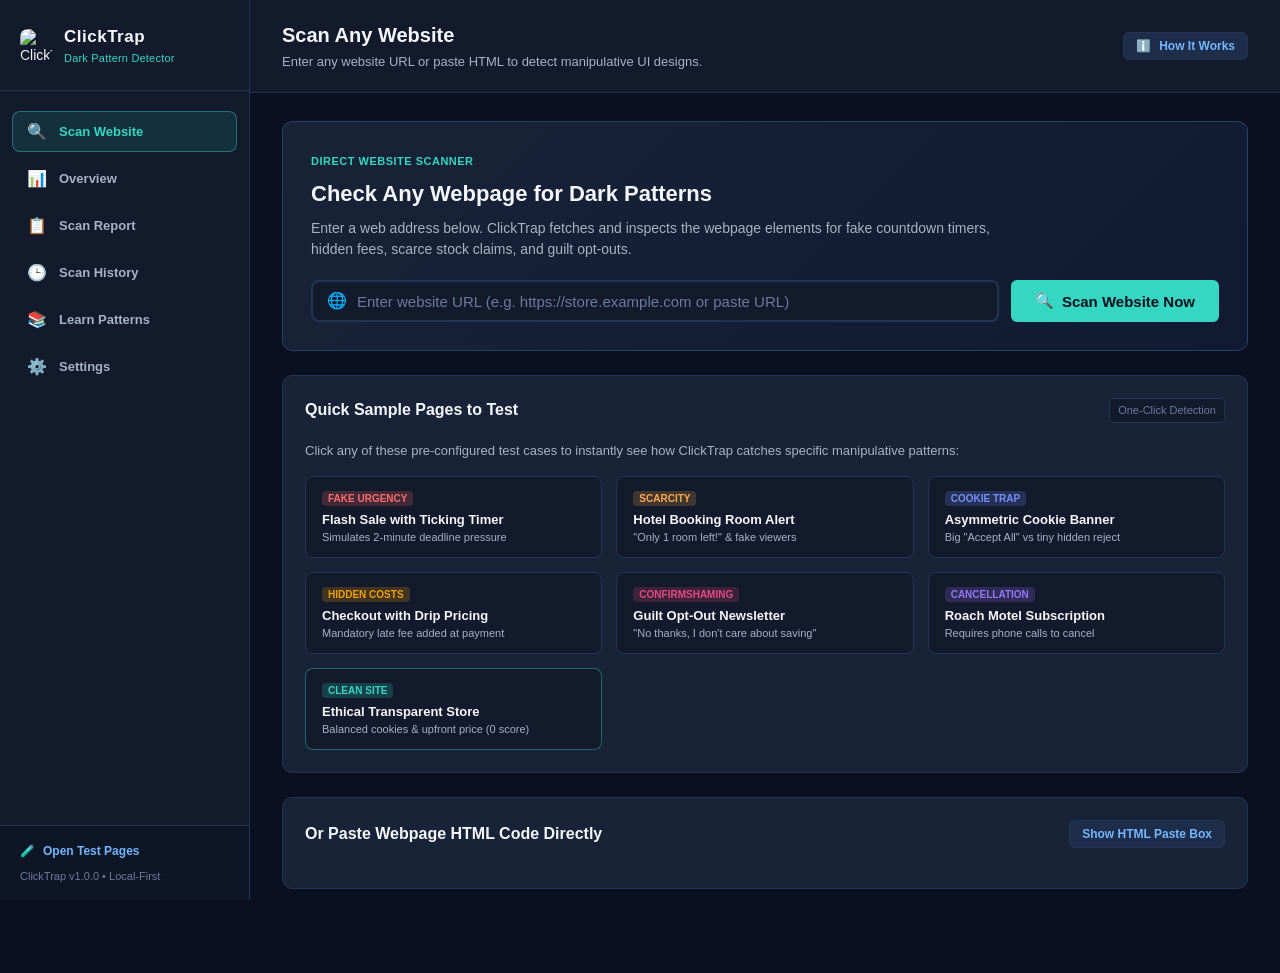
==== dashboard/index.html @ f4229f50 "Create initial dashboard layout in index.html Added a complete HTML structure for the ClickTrap dash" ====
<!DOCTYPE html>
<html lang="en">
<head>
  <meta charset="UTF-8">
  <meta name="viewport" content="width=device-width, initial-scale=1.0">
  <title>ClickTrap – Dark Pattern Detector & Web Scanner</title>
  <link rel="stylesheet" href="dashboard.css">
  <link rel="icon" type="image/png" href="../icons/icon32.png">
</head>
<body>
  <div class="app-layout">
    <!-- Sidebar Navigation -->
    <aside class="sidebar">
      <div class="sidebar-brand">
        <img src="../icons/icon32.png" alt="ClickTrap Shield" class="brand-logo" />
        <div class="brand-meta">
          <span class="brand-title">ClickTrap</span>
          <span class="brand-sub">Dark Pattern Detector</span>
        </div>
      </div>

      <nav class="nav-menu">
        <button class="nav-item active" data-page="scanner">
          <span class="nav-icon">🔍</span>
          <span class="nav-text">Scan Website</span>
        </button>

        <button class="nav-item" data-page="overview">
          <span class="nav-icon">📊</span>
          <span class="nav-text">Overview</span>
        </button>

        <button class="nav-item" data-page="report" id="nav-report-btn">
          <span class="nav-icon">📋</span>
          <span class="nav-text">Scan Report</span>
        </button>

        <button class="nav-item" data-page="history">
          <span class="nav-icon">🕒</span>
          <span class="nav-text">Scan History</span>
        </button>

        <button class="nav-item" data-page="learn">
          <span class="nav-icon">📚</span>
          <span class="nav-text">Learn Patterns</span>
        </button>

        <button class="nav-item" data-page="settings">
          <span class="nav-icon">⚙️</span>
          <span class="nav-text">Settings</span>
        </button>
      </nav>

      <div class="sidebar-footer">
        <a href="../test-pages/index.html" class="test-fixtures-link" target="_blank">
          <span>🧪</span> Open Test Pages
        </a>
        <div class="engine-version">ClickTrap v1.0.0 &bull; Local-First</div>
      </div>
    </aside>

    <!-- Main Content Area -->
    <main class="content-stage">
      <!-- Top Navigation Bar -->
      <header class="top-nav">
        <div class="top-left">
          <h1 id="page-title" class="page-heading">Scan Any Website</h1>
          <p id="page-sub" class="page-subheading">Enter any website URL or paste HTML to detect manipulative UI designs.</p>
        </div>
        <div class="top-right">
          <button id="btn-quick-scan-guide" class="btn btn-secondary btn-sm">
            <span>ℹ️</span> How It Works
          </button>
        </div>
      </header>

      <!-- Page 1: SCAN WEBSITE (NEW DIRECT SCANNER PAGE) -->
      <section id="page-scanner" class="view-panel active">
        <!-- Live URL Scanner Box -->
        <div class="card scanner-hero-card">
          <div class="scanner-hero-content">
            <span class="hero-tag">Direct Website Scanner</span>
            <h2>Check Any Webpage for Dark Patterns</h2>
            <p>Enter a web address below. ClickTrap fetches and inspects the webpage elements for fake countdown timers, hidden fees, scarce stock claims, and guilt opt-outs.</p>

            <form id="url-scan-form" class="url-input-group">
              <div class="url-input-wrapper">
                <span class="url-protocol-prefix">🌐</span>
                <input 
                  type="text" 
                  id="target-url-input" 
                  class="url-input-field" 
                  placeholder="Enter website URL (e.g. https://store.example.com or paste URL)" 
                  required 
                />
              </div>
              <button type="submit" id="btn-submit-url-scan" class="btn btn-primary btn-lg">
                <span id="scan-btn-icon">🔍</span>
                <span id="scan-btn-text">Scan Website Now</span>
              </button>
            </form>

            <div id="scan-status-alert" class="scan-alert hidden"></div>
          </div>
        </div>

        <!-- Quick Test Fixture Launchers -->
        <div class="card">
          <div class="card-header">
            <h3>Quick Sample Pages to Test</h3>
            <span class="card-badge">One-Click Detection</span>
          </div>
          <p class="section-intro-text">Click any of these pre-configured test cases to instantly see how ClickTrap catches specific manipulative patterns:</p>
          
          <div class="sample-pills-grid">
            <button class="sample-pill-btn" data-url="../test-pages/fake-urgency.html">
              <span class="pill-badge pill-red">Fake Urgency</span>
              <strong>Flash Sale with Ticking Timer</strong>
              <small>Simulates 2-minute deadline pressure</small>
            </button>

            <button class="sample-pill-btn" data-url="../test-pages/scarcity.html">
              <span class="pill-badge pill-orange">Scarcity</span>
              <strong>Hotel Booking Room Alert</strong>
              <small>"Only 1 room left!" & fake viewers</small>
            </button>

            <button class="sample-pill-btn" data-url="../test-pages/cookie-consent.html">
              <span class="pill-badge pill-blue">Cookie Trap</span>
              <strong>Asymmetric Cookie Banner</strong>
              <small>Big "Accept All" vs tiny hidden reject</small>
            </button>

            <button class="sample-pill-btn" data-url="../test-pages/hidden-costs.html">
              <span class="pill-badge pill-amber">Hidden Costs</span>
              <strong>Checkout with Drip Pricing</strong>
              <small>Mandatory late fee added at payment</small>
            </button>

            <button class="sample-pill-btn" data-url="../test-pages/confirmshaming.html">
              <span class="pill-badge pill-pink">Confirmshaming</span>
              <strong>Guilt Opt-Out Newsletter</strong>
              <small>"No thanks, I don't care about saving"</small>
            </button>

            <button class="sample-pill-btn" data-url="../test-pages/cancellation-obstacles.html">
              <span class="pill-badge pill-purple">Cancellation</span>
              <strong>Roach Motel Subscription</strong>
              <small>Requires phone calls to cancel</small>
            </button>

            <button class="sample-pill-btn pill-clean" data-url="../test-pages/normal-marketing.html">
              <span class="pill-badge pill-green">Clean Site</span>
              <strong>Ethical Transparent Store</strong>
              <small>Balanced cookies & upfront price (0 score)</small>
            </button>
          </div>
        </div>

        <!-- HTML / Text Code Paste Drawer -->
        <div class="card">
          <div class="card-header">
            <h3>Or Paste Webpage HTML Code Directly</h3>
            <button type="button" id="btn-toggle-paste" class="btn btn-secondary btn-sm">
              Show HTML Paste Box
            </button>
          </div>
          
          <div id="paste-html-container" class="hidden" style="margin-top: 14px;">
            <p class="section-intro-text">Paste the raw HTML source of any button, modal, or pricing section you want to inspect:</p>
            <textarea id="raw-html-input" class="code-textarea" rows="6" placeholder="<div class='flash-sale'><p>Hurry! Offer expires in 2 minutes!</p><div class='timer'>01:59</div></div>"></textarea>
            <div style="margin-top: 10px; display: flex; justify-content: flex-end;">
              <button type="button" id="btn-scan-raw-html" class="btn btn-primary">
                Inspect Pasted HTML
              </button>
            </div>
          </div>
        </div>
      </section>

      <!-- Page 2: OVERVIEW -->
      <section id="page-overview" class="view-panel">
        <!-- 4 Metric Cards with Clear, Self-Explanatory Text -->
        <div class="stats-grid">
          <!-- Stat 1: Total Scans -->
          <div class="stat-card">
            <div class="stat-icon icon-teal">
              <span class="stat-glyph">🔍</span>
            </div>
            <div class="stat-meta">
              <span class="stat-label">Total Scans Performed</span>
              <span id="stat-total-scans" class="stat-value">0</span>
              <span class="stat-desc">Number of page checks</span>
            </div>
          </div>

          <!-- Stat 2: Websites Scanned -->
          <div class="stat-card">
            <div class="stat-icon icon-cyan">
              <span class="stat-glyph">🌐</span>
            </div>
            <div class="stat-meta">
              <span class="stat-label">Websites Inspected</span>
              <span id="stat-unique-sites" class="stat-value">0</span>
              <span class="stat-desc">Distinct domains checked</span>
            </div>
          </div>

          <!-- Stat 3: Dark Patterns Found -->
          <div class="stat-card">
            <div class="stat-icon icon-orange">
              <span class="stat-glyph">⚠️</span>
            </div>
            <div class="stat-meta">
              <span class="stat-label">Dark Patterns Found</span>
              <span id="stat-total-findings" class="stat-value">0</span>
              <span class="stat-desc">Deceptive UI signals flagged</span>
            </div>
          </div>

          <!-- Stat 4: Average Risk Score -->
          <div class="stat-card">
            <div class="stat-icon icon-purple">
              <span class="stat-glyph">🛡️</span>
            </div>
            <div class="stat-meta">
              <span class="stat-label">Average Risk Score</span>
              <span id="stat-avg-score" class="stat-value">0/100</span>
              <span class="stat-desc">Overall suspicion rating</span>
            </div>
          </div>
        </div>

        <!-- 2 Column Analytics Strip -->
        <div class="analytics-row">
          <!-- Category Breakdown -->
          <div class="card card-flex">
            <div class="card-header">
              <h3>Pattern Category Distribution</h3>
              <span class="card-badge">6 Types</span>
            </div>
            <div id="category-bars-container" class="category-bars-list">
              <!-- Dynamically populated -->
            </div>
          </div>

          <!-- Risk Level Breakdown -->
          <div class="card card-flex">
            <div class="card-header">
              <h3>Risk Level Tiers</h3>
              <span class="card-badge">0-100 Scale</span>
            </div>
            <div class="risk-distribution-grid" id="risk-distribution-container">
              <!-- Dynamically populated -->
            </div>
          </div>
        </div>

        <!-- Recent Scan Activity -->
        <div class="card">
          <div class="card-header">
            <h3>Recent Scan Activity</h3>
            <button class="link-btn" onclick="document.querySelector('[data-page=history]').click()">View All History &rarr;</button>
          </div>
          <div class="table-responsive">
            <table class="data-table">
              <thead>
                <tr>
                  <th>Domain</th>
                  <th>Scanned Date</th>
                  <th>Suspicion Score</th>
                  <th>Risk Tier</th>
                  <th>Findings</th>
                  <th>Action</th>
                </tr>
              </thead>
              <tbody id="overview-recent-table-body">
                <tr><td colspan="6" class="text-center text-muted">No scan history recorded yet. Enter a website URL on the Scan Website tab to start.</td></tr>
              </tbody>
            </table>
          </div>
        </div>
      </section>

      <!-- Page 3: SCAN REPORT -->
      <section id="page-report" class="view-panel">
        <div id="report-empty-state" class="empty-state-card">
          <div class="empty-icon" style="font-size: 40px;">📋</div>
          <h3>No Scan Selected</h3>
          <p>Scan a website from the <strong>Scan Website</strong> tab, or pick an existing scan from <strong>Scan History</strong> to view its forensic report.</p>
          <button class="btn btn-primary" onclick="document.querySelector('[data-page=scanner]').click()">Go to Scan Website</button>
        </div>

        <div id="report-active-container" class="report-container hidden">
          <!-- Report Header Banner -->
          <div class="report-header-card">
            <div class="report-meta-left">
              <button class="back-link-btn" onclick="document.querySelector('[data-page=history]').click()">
                &larr; Back to History
              </button>
              <h2 id="report-domain" class="report-domain-name">example.com</h2>
              <span id="report-url" class="report-url-sub">https://example.com/checkout</span>
              <span id="report-timestamp" class="report-timestamp">Scanned recently</span>
            </div>

            <div class="report-score-box">
              <div class="report-dial">
                <span id="report-score-num" class="dial-num">0</span>
                <span class="dial-denom">/100</span>
              </div>
              <div class="report-badge-col">
                <span id="report-risk-badge" class="badge badge-low">Low Suspicion</span>
                <span id="report-raw-points" class="raw-points-text">Raw weight: 0 pts</span>
              </div>
            </div>
          </div>

          <!-- Report Summary & Categorical Breakdown -->
          <div class="report-details-grid">
            <div class="card">
              <div class="card-header">
                <h3>Scan Summary</h3>
              </div>
              <p id="report-summary-text" class="report-summary-para">No deceptive patterns detected.</p>
              <div class="disclaimer-callout">
                <strong>Notice:</strong> ClickTrap scores are informational indicators based on pattern rules. They alert you to potential manipulation tactics, but do not constitute legal determinations of fraud.
              </div>
            </div>

            <div class="card">
              <div class="card-header">
                <h3>Categories Found</h3>
              </div>
              <div id="report-category-tags" class="cat-tags-wrap"></div>
            </div>
          </div>

          <!-- Itemized Findings Cards -->
          <div class="card">
            <div class="card-header">
              <h3>Detected Evidence Details (<span id="report-findings-count">0</span> Findings)</h3>
              <button id="btn-print-report" class="btn btn-secondary btn-sm" onclick="window.print()">
                Print / Save PDF
              </button>
            </div>
            <div id="report-findings-list" class="report-findings-list"></div>
          </div>
        </div>
      </section>

      <!-- Page 4: SCAN HISTORY -->
      <section id="page-history" class="view-panel">
        <div class="card">
          <div class="table-controls">
            <div class="search-input-wrap">
              <span>🔍</span>
              <input type="text" id="history-search-input" placeholder="Search by domain, URL, or keywords..." />
            </div>

            <div class="filter-actions">
              <select id="history-risk-filter" class="select-control">
                <option value="all">All Risk Levels</option>
                <option value="low">Low Suspicion (0-24)</option>
                <option value="moderate">Moderate Suspicion (25-49)</option>
                <option value="high">High Suspicion (50-74)</option>
                <option value="very-high">Very High Suspicion (75-100)</option>
              </select>

              <button id="btn-export-history" class="btn btn-secondary btn-sm" title="Export as JSON">
                Export JSON
              </button>
              <button id="btn-clear-history-page" class="btn btn-danger-outline btn-sm">
                Clear All History
              </button>
            </div>
          </div>

          <div class="table-responsive">
            <table class="data-table">
              <thead>
                <tr>
                  <th>Domain / URL</th>
                  <th>Timestamp</th>
                  <th>Score</th>
                  <th>Risk Level</th>
                  <th>Findings Count</th>
                  <th>Actions</th>
                </tr>
              </thead>
              <tbody id="history-table-body">
                <!-- Dynamically populated -->
              </tbody>
            </table>
          </div>
        </div>
      </section>

      <!-- Page 5: LEARN ABOUT DARK PATTERNS -->
      <section id="page-learn" class="view-panel">
        <div class="learn-hero">
          <h2>Dark Pattern Education Handbook</h2>
          <p>Learn what dark patterns are, why companies use them, and how to recognize and avoid them.</p>
        </div>

        <div class="edu-grid" id="edu-cards-container">
          <!-- Dynamically populated from rules.js educational data -->
        </div>

        <!-- Interactive Defense Quiz -->
        <div class="card quiz-card">
          <div class="card-header">
            <h3>Quick Knowledge Check: Spot the Deceptive Design</h3>
            <span class="card-badge">Skill Test</span>
          </div>
          <div id="quiz-container" class="quiz-content">
            <p id="quiz-question" class="quiz-question-text">Loading question...</p>
            <div id="quiz-options" class="quiz-options-list"></div>
            <div id="quiz-feedback" class="quiz-feedback-box hidden"></div>
            <button id="btn-next-quiz" class="btn btn-secondary btn-sm hidden">Next Question &rarr;</button>
          </div>
        </div>
      </section>

      <!-- Page 6: SETTINGS & PRIVACY -->
      <section id="page-settings" class="view-panel">
        <div class="card" style="max-width: 800px; margin: 0 auto 24px;">
          <div class="card-header">
            <h3>ClickTrap Preferences</h3>
          </div>
          <div class="settings-form">
            <div class="setting-row">
              <div class="setting-desc-col">
                <strong>On-Page Highlighting</strong>
                <p>When using the extension, highlight deceptive elements directly on the webpage.</p>
              </div>
              <input type="checkbox" id="dash-pref-highlight" class="toggle-checkbox" checked />
            </div>

            <div class="setting-row">
              <div class="setting-desc-col">
                <strong>Local History Storage</strong>
                <p>Save scan records in your local browser storage so you can review them later.</p>
              </div>
              <input type="checkbox" id="dash-pref-history" class="toggle-checkbox" checked />
            </div>

            <div class="setting-row">
              <div class="setting-desc-col">
                <strong>Clear All Local Data</strong>
                <p>Deletes all saved scan history and preferences from this device.</p>
              </div>
              <button id="btn-dash-clear-data" class="btn btn-danger-outline btn-sm">
                Clear Saved Data
              </button>
            </div>
          </div>
        </div>

        <div class="card" style="max-width: 800px; margin: 0 auto 24px;">
          <div class="card-header">
            <h3>Privacy Policy</h3>
            <span class="badge badge-low">100% Local</span>
          </div>
          <div class="privacy-manifesto">
            <p>ClickTrap operates strictly on your computer. Webpage content is analyzed locally in memory and is <strong>never</strong> transmitted to external cloud servers, advertisers, or analytics tracking services.</p>
          </div>
        </div>
      </section>
    </main>
  </div>

  <!-- How to Scan Modal -->
  <div id="guide-modal" class="modal-backdrop hidden">
    <div class="modal-window">
      <div class="modal-head">
        <h3>How to Use ClickTrap</h3>
        <button id="btn-close-guide" class="icon-btn-sm">&times;</button>
      </div>
      <div class="modal-body">
        <div class="guide-step">
          <div class="step-num">1</div>
          <div class="step-text">
            <strong>Scan Directly on the Web:</strong> Enter any website address in the top bar on the "Scan Website" tab and click "Scan Website Now".
          </div>
        </div>
        <div class="guide-step">
          <div class="step-num">2</div>
          <div class="step-text">
            <strong>Or Use the Chrome Extension:</strong> Install the extension in Chrome, browse any site, and click the ClickTrap shield icon in your browser toolbar to scan the active tab.
          </div>
        </div>
        <div class="guide-step">
          <div class="step-num">3</div>
          <div class="step-text">
            <strong>Inspect Deceptive Patterns:</strong> Review the risk score (0-100), view exact quote excerpts, and read consumer advice on how to protect your money and data.
          </div>
        </div>
      </div>
    </div>
  </div>

  <!-- Shared Rules & Engine Scripts -->
  <script src="../rules.js"></script>
  <script src="../detector.js"></script>
  <script src="dashboard.js"></script>
</body>
</html>
---- dashboard/dashboard.css ----
/**
 * ClickTrap - Professional Companion Web Dashboard Stylesheet
 * Clean, Simple, Modern Cybersecurity UI System
 */

:root {
  --bg-main: #0B1020;
  --surface-secondary: #121A2B;
  --surface-card: #182338;
  --surface-card-hover: #1E2D4A;
  --border-subtle: #223454;
  --border-highlight: #2A4068;
  --accent-teal: #35D6C2;
  --accent-cyan: #72B7FF;
  --accent-purple: #9775FA;
  --text-primary: #F4F7FB;
  --text-secondary: #A7B2C5;
  --text-muted: #6C7A9C;
  --risk-low: #35D6C2;
  --risk-mod: #F59F00;
  --risk-high: #FF922B;
  --risk-very-high: #FF6B6B;
}

* {
  box-sizing: border-box;
  margin: 0;
  padding: 0;
}

body {
  font-family: -apple-system, BlinkMacSystemFont, "Segoe UI", Roboto, "Inter", sans-serif;
  background-color: var(--bg-main);
  color: var(--text-primary);
  line-height: 1.5;
  font-size: 14px;
  overflow-x: hidden;
}

/* Master Layout */
.app-layout {
  display: flex;
  min-height: 100vh;
}

/* Sidebar */
.sidebar {
  width: 250px;
  background-color: var(--surface-secondary);
  border-right: 1px solid var(--border-subtle);
  display: flex;
  flex-direction: column;
  position: fixed;
  top: 0;
  bottom: 0;
  left: 0;
  z-index: 100;
}

.sidebar-brand {
  padding: 24px 20px;
  display: flex;
  align-items: center;
  gap: 12px;
  border-bottom: 1px solid var(--border-subtle);
}

.brand-logo {
  width: 32px;
  height: 32px;
  border-radius: 8px;
}

.brand-title {
  font-size: 17px;
  font-weight: 800;
  letter-spacing: 0.5px;
  color: var(--text-primary);
  display: block;
}

.brand-sub {
  font-size: 11px;
  color: var(--accent-teal);
  letter-spacing: 0.2px;
  display: block;
}

.nav-menu {
  padding: 20px 12px;
  display: flex;
  flex-direction: column;
  gap: 6px;
  flex: 1;
  overflow-y: auto;
}

.nav-item {
  display: flex;
  align-items: center;
  gap: 12px;
  padding: 10px 14px;
  background: transparent;
  border: 1px solid transparent;
  border-radius: 8px;
  color: var(--text-secondary);
  font-size: 13px;
  font-weight: 600;
  cursor: pointer;
  text-align: left;
  transition: all 0.2s ease;
}

.nav-icon {
  font-size: 16px;
  display: inline-flex;
  align-items: center;
  justify-content: center;
}

.nav-item:hover {
  background: var(--surface-card);
  color: var(--text-primary);
  border-color: var(--border-subtle);
}

.nav-item.active {
  background: rgba(53, 214, 194, 0.12);
  color: var(--accent-teal);
  border-color: rgba(53, 214, 194, 0.4);
}

.sidebar-footer {
  padding: 16px 20px;
  border-top: 1px solid var(--border-subtle);
  background: #0E1626;
}

.test-fixtures-link {
  display: flex;
  align-items: center;
  gap: 8px;
  color: var(--accent-cyan);
  text-decoration: none;
  font-size: 12px;
  font-weight: 600;
  margin-bottom: 8px;
  transition: color 0.2s;
}

.test-fixtures-link:hover {
  color: #B4D5FE;
  text-decoration: underline;
}

.engine-version {
  font-size: 11px;
  color: var(--text-muted);
}

/* Content Stage */
.content-stage {
  margin-left: 250px;
  flex: 1;
  display: flex;
  flex-direction: column;
  min-width: 0;
  background: var(--bg-main);
}

/* Top Nav */
.top-nav {
  display: flex;
  align-items: center;
  justify-content: space-between;
  padding: 20px 32px;
  background: var(--surface-secondary);
  border-bottom: 1px solid var(--border-subtle);
}

.page-heading {
  font-size: 20px;
  font-weight: 800;
  color: var(--text-primary);
}

.page-subheading {
  font-size: 13px;
  color: var(--text-secondary);
  margin-top: 2px;
}

.top-right {
  display: flex;
  align-items: center;
  gap: 12px;
}

/* Panels */
.view-panel {
  display: none;
  padding: 28px 32px 60px;
}

.view-panel.active {
  display: block;
}

/* Cards & Generic Elements */
.card {
  background: var(--surface-card);
  border: 1px solid var(--border-subtle);
  border-radius: 10px;
  padding: 22px;
  margin-bottom: 24px;
}

.card-header {
  display: flex;
  justify-content: space-between;
  align-items: center;
  margin-bottom: 18px;
}

.card-header h3 {
  font-size: 16px;
  font-weight: 700;
  color: var(--text-primary);
}

.card-badge {
  font-size: 11px;
  color: var(--text-muted);
  background: var(--surface-secondary);
  padding: 3px 8px;
  border-radius: 4px;
  border: 1px solid var(--border-subtle);
}

.section-intro-text {
  color: var(--text-secondary);
  font-size: 13px;
  margin-bottom: 16px;
}

/* Scanner Hero Card (New!) */
.scanner-hero-card {
  background: linear-gradient(135deg, var(--surface-card) 0%, #101b33 100%);
  border: 1px solid var(--border-highlight);
  padding: 28px;
}

.hero-tag {
  display: inline-block;
  font-size: 11px;
  font-weight: 700;
  text-transform: uppercase;
  color: var(--accent-teal);
  letter-spacing: 0.5px;
  margin-bottom: 8px;
}

.scanner-hero-content h2 {
  font-size: 22px;
  font-weight: 800;
  margin-bottom: 8px;
  color: var(--text-primary);
}

.scanner-hero-content p {
  color: var(--text-secondary);
  font-size: 14px;
  max-width: 720px;
  line-height: 1.5;
  margin-bottom: 20px;
}

/* URL Input Bar */
.url-input-group {
  display: flex;
  gap: 12px;
  align-items: stretch;
  flex-wrap: wrap;
}

.url-input-wrapper {
  flex: 1;
  min-width: 280px;
  display: flex;
  align-items: center;
  background: var(--surface-secondary);
  border: 2px solid var(--border-subtle);
  border-radius: 8px;
  padding: 4px 14px;
  transition: border-color 0.2s, box-shadow 0.2s;
}

.url-input-wrapper:focus-within {
  border-color: var(--accent-teal);
  box-shadow: 0 0 12px rgba(53, 214, 194, 0.25);
}

.url-protocol-prefix {
  font-size: 16px;
  margin-right: 10px;
}

.url-input-field {
  width: 100%;
  background: transparent;
  border: none;
  outline: none;
  color: var(--text-primary);
  font-size: 15px;
  font-family: inherit;
}

.url-input-field::placeholder {
  color: var(--text-muted);
}

/* Scan Alert */
.scan-alert {
  margin-top: 16px;
  padding: 12px 16px;
  border-radius: 8px;
  font-size: 13px;
  line-height: 1.4;
}

.scan-alert.info {
  background: rgba(114, 183, 255, 0.12);
  border: 1px solid rgba(114, 183, 255, 0.3);
  color: #B2D7FE;
}

.scan-alert.error {
  background: rgba(255, 107, 107, 0.12);
  border: 1px solid rgba(255, 107, 107, 0.3);
  color: #FFB3B3;
}

.scan-alert.success {
  background: rgba(53, 214, 194, 0.12);
  border: 1px solid rgba(53, 214, 194, 0.3);
  color: #A6F4E8;
}

/* Sample Test Pills Grid */
.sample-pills-grid {
  display: grid;
  grid-template-columns: repeat(auto-fill, minmax(260px, 1fr));
  gap: 14px;
}

.sample-pill-btn {
  background: var(--surface-secondary);
  border: 1px solid var(--border-subtle);
  border-radius: 8px;
  padding: 14px 16px;
  text-align: left;
  cursor: pointer;
  transition: all 0.2s;
  display: flex;
  flex-direction: column;
  gap: 4px;
  color: var(--text-primary);
}

.sample-pill-btn:hover {
  background: var(--surface-card-hover);
  border-color: var(--accent-cyan);
  transform: translateY(-2px);
}

.sample-pill-btn.pill-clean {
  border-color: rgba(53, 214, 194, 0.4);
}

.sample-pill-btn.pill-clean:hover {
  border-color: var(--accent-teal);
}

.sample-pill-btn strong {
  font-size: 13px;
}

.sample-pill-btn small {
  color: var(--text-secondary);
  font-size: 11px;
}

.pill-badge {
  display: inline-block;
  padding: 2px 6px;
  border-radius: 4px;
  font-size: 10px;
  font-weight: 700;
  text-transform: uppercase;
  width: fit-content;
  margin-bottom: 2px;
}

.pill-red { background: rgba(255, 107, 107, 0.2); color: #FF6B6B; }
.pill-orange { background: rgba(255, 169, 77, 0.2); color: #FFA94D; }
.pill-blue { background: rgba(116, 143, 252, 0.2); color: #748FFC; }
.pill-amber { background: rgba(245, 159, 0, 0.2); color: #F59F00; }
.pill-pink { background: rgba(230, 73, 128, 0.2); color: #E64980; }
.pill-purple { background: rgba(151, 117, 250, 0.2); color: #9775FA; }
.pill-green { background: rgba(53, 214, 194, 0.2); color: #35D6C2; }

/* Code Textarea */
.code-textarea {
  width: 100%;
  background: #0E1528;
  border: 1px solid var(--border-subtle);
  border-radius: 8px;
  padding: 12px;
  font-family: monospace;
  font-size: 13px;
  color: #D3DCED;
  resize: vertical;
  outline: none;
}

.code-textarea:focus {
  border-color: var(--accent-teal);
}

/* Stats 4-Grid */
.stats-grid {
  display: grid;
  grid-template-columns: repeat(auto-fit, minmax(220px, 1fr));
  gap: 20px;
  margin-bottom: 24px;
}

.stat-card {
  background: var(--surface-card);
  border: 1px solid var(--border-subtle);
  border-radius: 10px;
  padding: 20px;
  display: flex;
  align-items: center;
  gap: 16px;
  transition: transform 0.2s, border-color 0.2s;
}

.stat-card:hover {
  transform: translateY(-2px);
  border-color: var(--border-highlight);
}

.stat-icon {
  width: 48px;
  height: 48px;
  border-radius: 10px;
  display: flex;
  align-items: center;
  justify-content: center;
  flex-shrink: 0;
}

.stat-glyph {
  font-size: 22px;
}

.icon-teal { background: rgba(53, 214, 194, 0.15); color: var(--accent-teal); }
.icon-cyan { background: rgba(114, 183, 255, 0.15); color: var(--accent-cyan); }
.icon-orange { background: rgba(255, 146, 43, 0.15); color: var(--risk-high); }
.icon-purple { background: rgba(151, 117, 250, 0.15); color: var(--accent-purple); }

.stat-meta {
  display: flex;
  flex-direction: column;
}

.stat-label {
  font-size: 13px;
  color: var(--text-primary);
  font-weight: 700;
}

.stat-value {
  font-size: 24px;
  font-weight: 800;
  color: var(--text-primary);
  margin-top: 2px;
}

.stat-desc {
  font-size: 11px;
  color: var(--text-muted);
}

/* Analytics Row */
.analytics-row {
  display: grid;
  grid-template-columns: 1fr 1fr;
  gap: 20px;
  margin-bottom: 24px;
}

.card-flex {
  margin-bottom: 0;
}

/* Category Bars */
.category-bars-list {
  display: flex;
  flex-direction: column;
  gap: 14px;
}

.cat-bar-item {
  display: flex;
  flex-direction: column;
  gap: 5px;
}

.cat-bar-meta {
  display: flex;
  justify-content: space-between;
  font-size: 12px;
}

.cat-bar-name {
  color: var(--text-primary);
  font-weight: 600;
}

.cat-bar-count {
  color: var(--accent-cyan);
  font-weight: 700;
}

.cat-bar-track {
  height: 8px;
  background: var(--surface-secondary);
  border-radius: 4px;
  overflow: hidden;
}

.cat-bar-fill {
  height: 100%;
  border-radius: 4px;
  transition: width 0.6s ease;
}

/* Risk Distribution Grid */
.risk-distribution-grid {
  display: grid;
  grid-template-columns: repeat(2, 1fr);
  gap: 12px;
}

.risk-tier-box {
  padding: 16px;
  border-radius: 8px;
  background: var(--surface-secondary);
  border: 1px solid var(--border-subtle);
  display: flex;
  flex-direction: column;
}

.risk-tier-label {
  font-size: 12px;
  font-weight: 600;
  margin-bottom: 6px;
}

.risk-tier-count {
  font-size: 22px;
  font-weight: 800;
}

.tier-low { border-left: 4px solid var(--risk-low); }
.tier-moderate { border-left: 4px solid var(--risk-mod); }
.tier-high { border-left: 4px solid var(--risk-high); }
.tier-very-high { border-left: 4px solid var(--risk-very-high); }

/* Tables */
.table-responsive {
  overflow-x: auto;
}

.data-table {
  width: 100%;
  border-collapse: collapse;
  text-align: left;
  font-size: 13px;
}

.data-table th {
  padding: 12px 14px;
  background: var(--surface-secondary);
  color: var(--text-secondary);
  font-weight: 600;
  text-transform: uppercase;
  font-size: 11px;
  letter-spacing: 0.5px;
  border-bottom: 1px solid var(--border-subtle);
}

.data-table td {
  padding: 14px;
  border-bottom: 1px solid var(--border-subtle);
  color: var(--text-primary);
}

.data-table tr:hover td {
  background: rgba(30, 45, 74, 0.4);
}

.domain-cell {
  font-family: monospace;
  font-weight: 600;
  color: var(--accent-cyan);
}

/* Badges */
.badge {
  display: inline-block;
  padding: 3px 8px;
  border-radius: 12px;
  font-size: 11px;
  font-weight: 700;
  text-transform: uppercase;
}

.badge-low { background: rgba(53, 214, 194, 0.15); color: var(--risk-low); border: 1px solid rgba(53, 214, 194, 0.3); }
.badge-moderate { background: rgba(245, 159, 0, 0.15); color: var(--risk-mod); border: 1px solid rgba(245, 159, 0, 0.3); }
.badge-high { background: rgba(255, 146, 43, 0.15); color: var(--risk-high); border: 1px solid rgba(255, 146, 43, 0.3); }
.badge-very-high { background: rgba(255, 107, 107, 0.15); color: var(--risk-very-high); border: 1px solid rgba(255, 107, 107, 0.3); }

/* Table Controls */
.table-controls {
  display: flex;
  justify-content: space-between;
  align-items: center;
  gap: 16px;
  margin-bottom: 16px;
  flex-wrap: wrap;
}

.search-input-wrap {
  display: flex;
  align-items: center;
  gap: 8px;
  background: var(--surface-secondary);
  border: 1px solid var(--border-subtle);
  border-radius: 6px;
  padding: 6px 12px;
  width: 320px;
}

.search-input-wrap input {
  background: transparent;
  border: none;
  outline: none;
  color: var(--text-primary);
  font-size: 13px;
  width: 100%;
}

.filter-actions {
  display: flex;
  align-items: center;
  gap: 10px;
}

.select-control {
  background: var(--surface-secondary);
  border: 1px solid var(--border-subtle);
  border-radius: 6px;
  color: var(--text-primary);
  padding: 6px 12px;
  font-size: 13px;
  outline: none;
}

/* Buttons */
.btn {
  display: inline-flex;
  align-items: center;
  justify-content: center;
  gap: 8px;
  padding: 8px 16px;
  border-radius: 6px;
  font-size: 13px;
  font-weight: 600;
  cursor: pointer;
  transition: all 0.2s ease;
  border: none;
  text-decoration: none;
}

.btn-primary { background: var(--accent-teal); color: #0B1020; }
.btn-primary:hover { background: #2ec2af; box-shadow: 0 0 12px rgba(53, 214, 194, 0.4); }
.btn-secondary { background: var(--surface-card-hover); color: var(--accent-cyan); border: 1px solid var(--border-subtle); }
.btn-secondary:hover { background: #253759; border-color: var(--accent-cyan); }
.btn-danger-outline { background: transparent; color: var(--risk-very-high); border: 1px solid var(--risk-very-high); }
.btn-danger-outline:hover { background: rgba(255, 107, 107, 0.15); }
.btn-sm { padding: 6px 12px; font-size: 12px; }
.btn-lg { padding: 12px 24px; font-size: 15px; }

.link-btn {
  background: transparent;
  border: none;
  color: var(--accent-teal);
  font-size: 12px;
  font-weight: 600;
  cursor: pointer;
}

.link-btn:hover { text-decoration: underline; }

.action-row-btns {
  display: flex;
  gap: 6px;
}

/* Report View Components */
.empty-state-card {
  text-align: center;
  padding: 80px 20px;
  background: var(--surface-card);
  border: 1px dashed var(--border-subtle);
  border-radius: 12px;
}

.empty-icon {
  margin-bottom: 16px;
}

.empty-state-card h3 {
  font-size: 18px;
  margin-bottom: 8px;
}

.empty-state-card p {
  color: var(--text-secondary);
  max-width: 460px;
  margin: 0 auto 20px;
}

.report-header-card {
  background: var(--surface-card);
  border: 1px solid var(--border-subtle);
  border-radius: 12px;
  padding: 24px;
  display: flex;
  justify-content: space-between;
  align-items: center;
  margin-bottom: 24px;
}

.back-link-btn {
  background: transparent;
  border: none;
  color: var(--accent-teal);
  font-size: 12px;
  font-weight: 600;
  cursor: pointer;
  margin-bottom: 8px;
  display: inline-block;
}

.report-domain-name {
  font-size: 24px;
  font-weight: 800;
  color: var(--text-primary);
}

.report-url-sub {
  display: block;
  font-size: 12px;
  color: var(--text-secondary);
  font-family: monospace;
  margin-top: 2px;
}

.report-timestamp {
  display: block;
  font-size: 11px;
  color: var(--text-muted);
  margin-top: 4px;
}

.report-score-box {
  display: flex;
  align-items: center;
  gap: 16px;
}

.report-dial {
  width: 76px;
  height: 76px;
  border-radius: 50%;
  background: var(--surface-secondary);
  border: 3px solid var(--accent-teal);
  display: flex;
  flex-direction: column;
  align-items: center;
  justify-content: center;
}

.dial-num {
  font-size: 24px;
  font-weight: 800;
  line-height: 1;
}

.dial-denom {
  font-size: 10px;
  color: var(--text-muted);
}

.report-badge-col {
  display: flex;
  flex-direction: column;
  gap: 6px;
}

.raw-points-text {
  font-size: 11px;
  color: var(--text-muted);
}

.report-details-grid {
  display: grid;
  grid-template-columns: 2fr 1fr;
  gap: 20px;
  margin-bottom: 24px;
}

.report-summary-para {
  color: var(--text-primary);
  font-size: 14px;
  line-height: 1.6;
  margin-bottom: 12px;
}

.disclaimer-callout {
  background: rgba(114, 183, 255, 0.08);
  border-left: 3px solid var(--accent-cyan);
  padding: 10px 14px;
  border-radius: 4px;
  font-size: 11px;
  color: #C0D8FA;
  line-height: 1.5;
}

.cat-tags-wrap {
  display: flex;
  flex-wrap: wrap;
  gap: 8px;
}

.cat-tag-pill {
  padding: 4px 10px;
  border-radius: 6px;
  background: var(--surface-secondary);
  border: 1px solid var(--border-subtle);
  font-size: 12px;
  color: var(--text-secondary);
}

/* Itemized Forensic Findings Cards */
.report-findings-list {
  display: flex;
  flex-direction: column;
  gap: 16px;
}

.forensic-card {
  background: var(--surface-secondary);
  border: 1px solid var(--border-subtle);
  border-radius: 8px;
  padding: 16px;
}

.forensic-header {
  display: flex;
  justify-content: space-between;
  align-items: center;
  margin-bottom: 10px;
}

.forensic-rule-name {
  font-size: 14px;
  font-weight: 700;
  color: var(--text-primary);
}

.evidence-quote {
  background: #0B1020;
  border-left: 3px solid var(--accent-teal);
  padding: 8px 12px;
  font-family: monospace;
  font-size: 12px;
  color: #E2E8F0;
  margin-bottom: 10px;
  border-radius: 0 4px 4px 0;
  word-break: break-word;
}

.forensic-desc {
  font-size: 13px;
  color: var(--text-secondary);
  line-height: 1.5;
  margin-bottom: 10px;
}

.forensic-action-box {
  background: rgba(53, 214, 194, 0.08);
  border: 1px dashed rgba(53, 214, 194, 0.3);
  padding: 8px 12px;
  border-radius: 6px;
  font-size: 12px;
  color: #A6F4E8;
}

/* Learn View */
.learn-hero {
  margin-bottom: 24px;
}

.learn-hero h2 {
  font-size: 22px;
  font-weight: 800;
  margin-bottom: 6px;
}

.learn-hero p {
  color: var(--text-secondary);
  font-size: 14px;
}

.edu-grid {
  display: grid;
  grid-template-columns: repeat(auto-fit, minmax(340px, 1fr));
  gap: 20px;
  margin-bottom: 30px;
}

.edu-card {
  background: var(--surface-card);
  border: 1px solid var(--border-subtle);
  border-radius: 10px;
  padding: 22px;
  display: flex;
  flex-direction: column;
}

.edu-cat-header {
  display: flex;
  align-items: center;
  gap: 10px;
  margin-bottom: 12px;
}

.edu-color-pip {
  width: 10px;
  height: 10px;
  border-radius: 50%;
}

.edu-card h3 {
  font-size: 16px;
  font-weight: 700;
  color: var(--text-primary);
}

.edu-def {
  color: var(--text-secondary);
  font-size: 13px;
  line-height: 1.5;
  margin-bottom: 14px;
}

.edu-example-box {
  background: #0E1626;
  border-left: 3px solid var(--accent-cyan);
  padding: 10px 12px;
  border-radius: 0 6px 6px 0;
  font-size: 12px;
  color: #D3DCED;
  margin-bottom: 14px;
}

.edu-section-title {
  font-size: 11px;
  font-weight: 700;
  text-transform: uppercase;
  color: var(--accent-teal);
  letter-spacing: 0.5px;
  margin-bottom: 4px;
}

.edu-desc-item {
  font-size: 12px;
  color: var(--text-secondary);
  margin-bottom: 12px;
  line-height: 1.45;
}

.edu-tip-box {
  background: rgba(53, 214, 194, 0.08);
  border: 1px solid rgba(53, 214, 194, 0.2);
  border-radius: 6px;
  padding: 10px 12px;
  font-size: 12px;
  color: #B2F4EB;
  margin-top: auto;
}

/* Quiz Card */
.quiz-card {
  background: linear-gradient(135deg, var(--surface-card) 0%, #152238 100%);
}

.quiz-question-text {
  font-size: 15px;
  font-weight: 600;
  color: var(--text-primary);
  margin-bottom: 16px;
}

.quiz-options-list {
  display: flex;
  flex-direction: column;
  gap: 10px;
  margin-bottom: 16px;
}

.quiz-opt-btn {
  background: var(--surface-secondary);
  border: 1px solid var(--border-subtle);
  border-radius: 8px;
  padding: 12px 16px;
  text-align: left;
  color: var(--text-primary);
  font-size: 13px;
  cursor: pointer;
  transition: all 0.2s;
}

.quiz-opt-btn:hover {
  background: var(--surface-card-hover);
  border-color: var(--accent-cyan);
}

.quiz-opt-btn.correct {
  background: rgba(53, 214, 194, 0.15);
  border-color: var(--accent-teal);
  color: var(--accent-teal);
}

.quiz-opt-btn.incorrect {
  background: rgba(255, 107, 107, 0.15);
  border-color: var(--risk-very-high);
  color: var(--risk-very-high);
}

.quiz-feedback-box {
  padding: 12px;
  border-radius: 6px;
  margin-bottom: 14px;
  font-size: 13px;
  line-height: 1.4;
}

/* Settings Form */
.settings-form {
  display: flex;
  flex-direction: column;
  gap: 18px;
}

.setting-row {
  display: flex;
  align-items: center;
  justify-content: space-between;
  padding: 14px;
  background: var(--surface-secondary);
  border-radius: 8px;
  border: 1px solid var(--border-subtle);
}

.setting-desc-col {
  max-width: 580px;
}

.setting-desc-col strong {
  display: block;
  font-size: 14px;
  color: var(--text-primary);
  margin-bottom: 4px;
}

.setting-desc-col p {
  font-size: 12px;
  color: var(--text-secondary);
}

.toggle-checkbox {
  width: 20px;
  height: 20px;
  accent-color: var(--accent-teal);
  cursor: pointer;
}

.privacy-manifesto {
  font-size: 13px;
  color: var(--text-secondary);
  line-height: 1.6;
}

/* Modal Backdrop */
.modal-backdrop {
  position: fixed;
  top: 0;
  left: 0;
  width: 100%;
  height: 100%;
  background: rgba(11, 16, 32, 0.85);
  backdrop-filter: blur(4px);
  z-index: 1000;
  display: flex;
  align-items: center;
  justify-content: center;
}

.modal-window {
  background: var(--surface-card);
  border: 1px solid var(--border-subtle);
  border-radius: 12px;
  max-width: 500px;
  width: 90%;
  padding: 24px;
  box-shadow: 0 10px 40px rgba(0, 0, 0, 0.5);
}

.modal-head {
  display: flex;
  justify-content: space-between;
  align-items: center;
  margin-bottom: 18px;
  border-bottom: 1px solid var(--border-subtle);
  padding-bottom: 12px;
}

.modal-head h3 {
  font-size: 17px;
  font-weight: 700;
}

.icon-btn-sm {
  background: transparent;
  border: 1px solid var(--border-subtle);
  color: var(--text-secondary);
  border-radius: 4px;
  cursor: pointer;
  width: 26px;
  height: 26px;
  display: flex;
  align-items: center;
  justify-content: center;
  font-size: 16px;
}

.icon-btn-sm:hover {
  background: var(--surface-card-hover);
  color: var(--text-primary);
}

.guide-step {
  display: flex;
  gap: 14px;
  margin-bottom: 16px;
}

.step-num {
  width: 28px;
  height: 28px;
  border-radius: 50%;
  background: rgba(53, 214, 194, 0.15);
  color: var(--accent-teal);
  font-weight: 800;
  display: flex;
  align-items: center;
  justify-content: center;
  flex-shrink: 0;
}

.step-text {
  font-size: 13px;
  color: var(--text-secondary);
  line-height: 1.4;
}

.step-text strong {
  color: var(--text-primary);
  display: block;
  margin-bottom: 2px;
}

/* Helpers */
.hidden { display: none !important; }
.text-center { text-align: center; }
.text-muted { color: var(--text-muted); }

/* Responsive */
@media (max-width: 900px) {
  .sidebar { width: 70px; }
  .brand-meta, .sidebar-footer, .nav-text { display: none; }
  .nav-item { justify-content: center; padding: 12px; }
  .content-stage { margin-left: 70px; }
  .analytics-row { grid-template-columns: 1fr; }
  .report-details-grid { grid-template-columns: 1fr; }
  .url-input-group { flex-direction: column; }
}
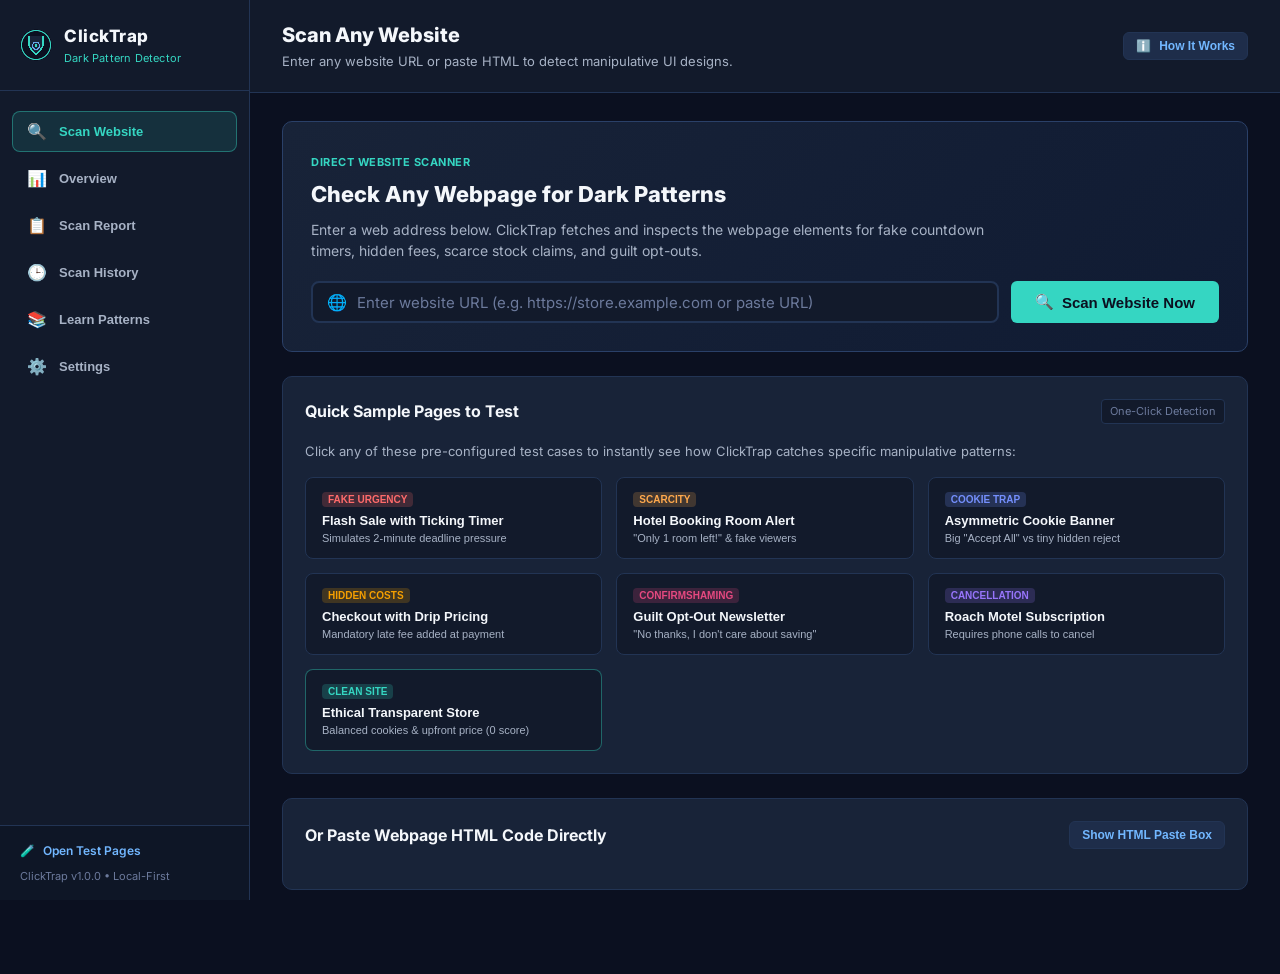
==== commit 6827f0ea: "Load dashboard font and cache-busted stylesheet" ====
--- a/dashboard/index.html
+++ b/dashboard/index.html
@@ -4,7 +4,11 @@
   <meta charset="UTF-8">
   <meta name="viewport" content="width=device-width, initial-scale=1.0">
   <title>ClickTrap – Dark Pattern Detector & Web Scanner</title>
-  <link rel="stylesheet" href="dashboard.css">
+  <meta name="theme-color" content="#0b1020">
+  <link rel="preconnect" href="https://fonts.googleapis.com">
+  <link rel="preconnect" href="https://fonts.gstatic.com" crossorigin>
+  <link href="https://fonts.googleapis.com/css2?family=Inter:wght@400;500;600;700;800;900&display=swap" rel="stylesheet">
+  <link rel="stylesheet" href="dashboard.css?v=3">
   <link rel="icon" type="image/png" href="../icons/icon32.png">
 </head>
 <body>
